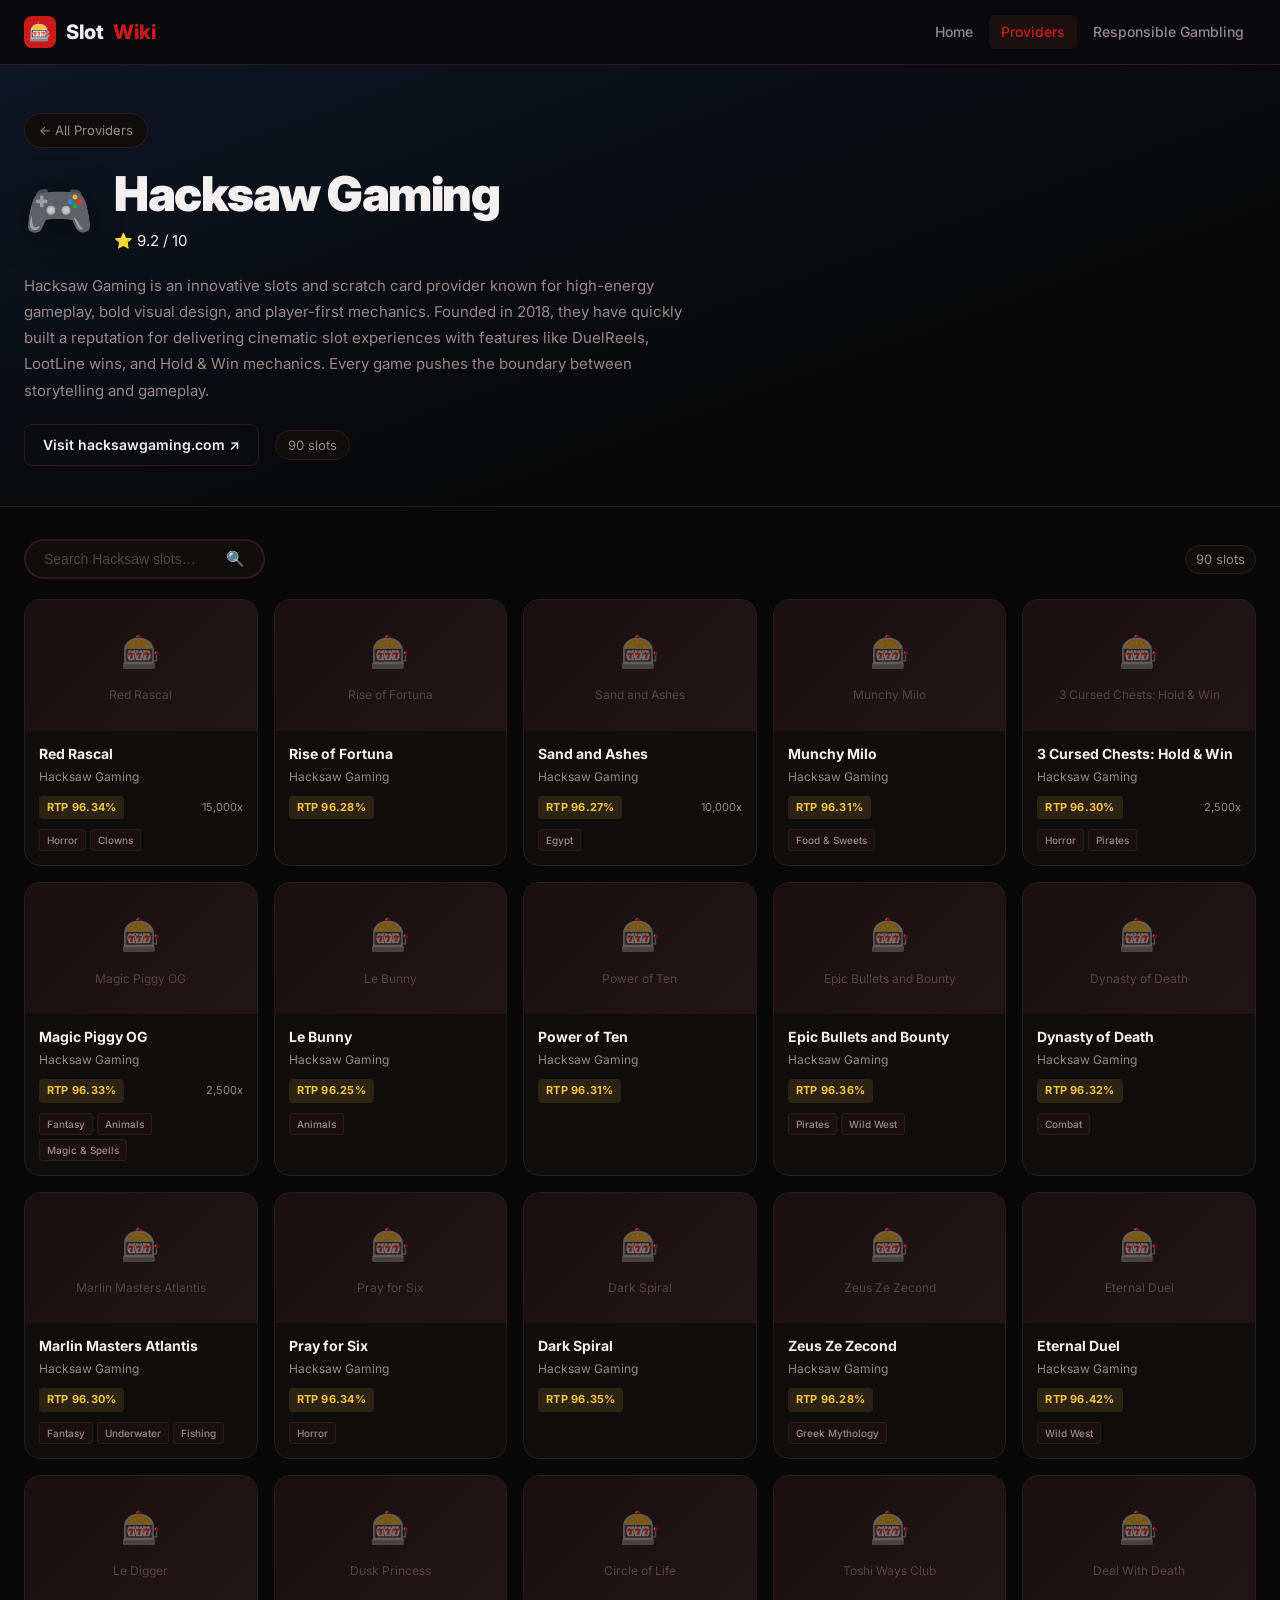
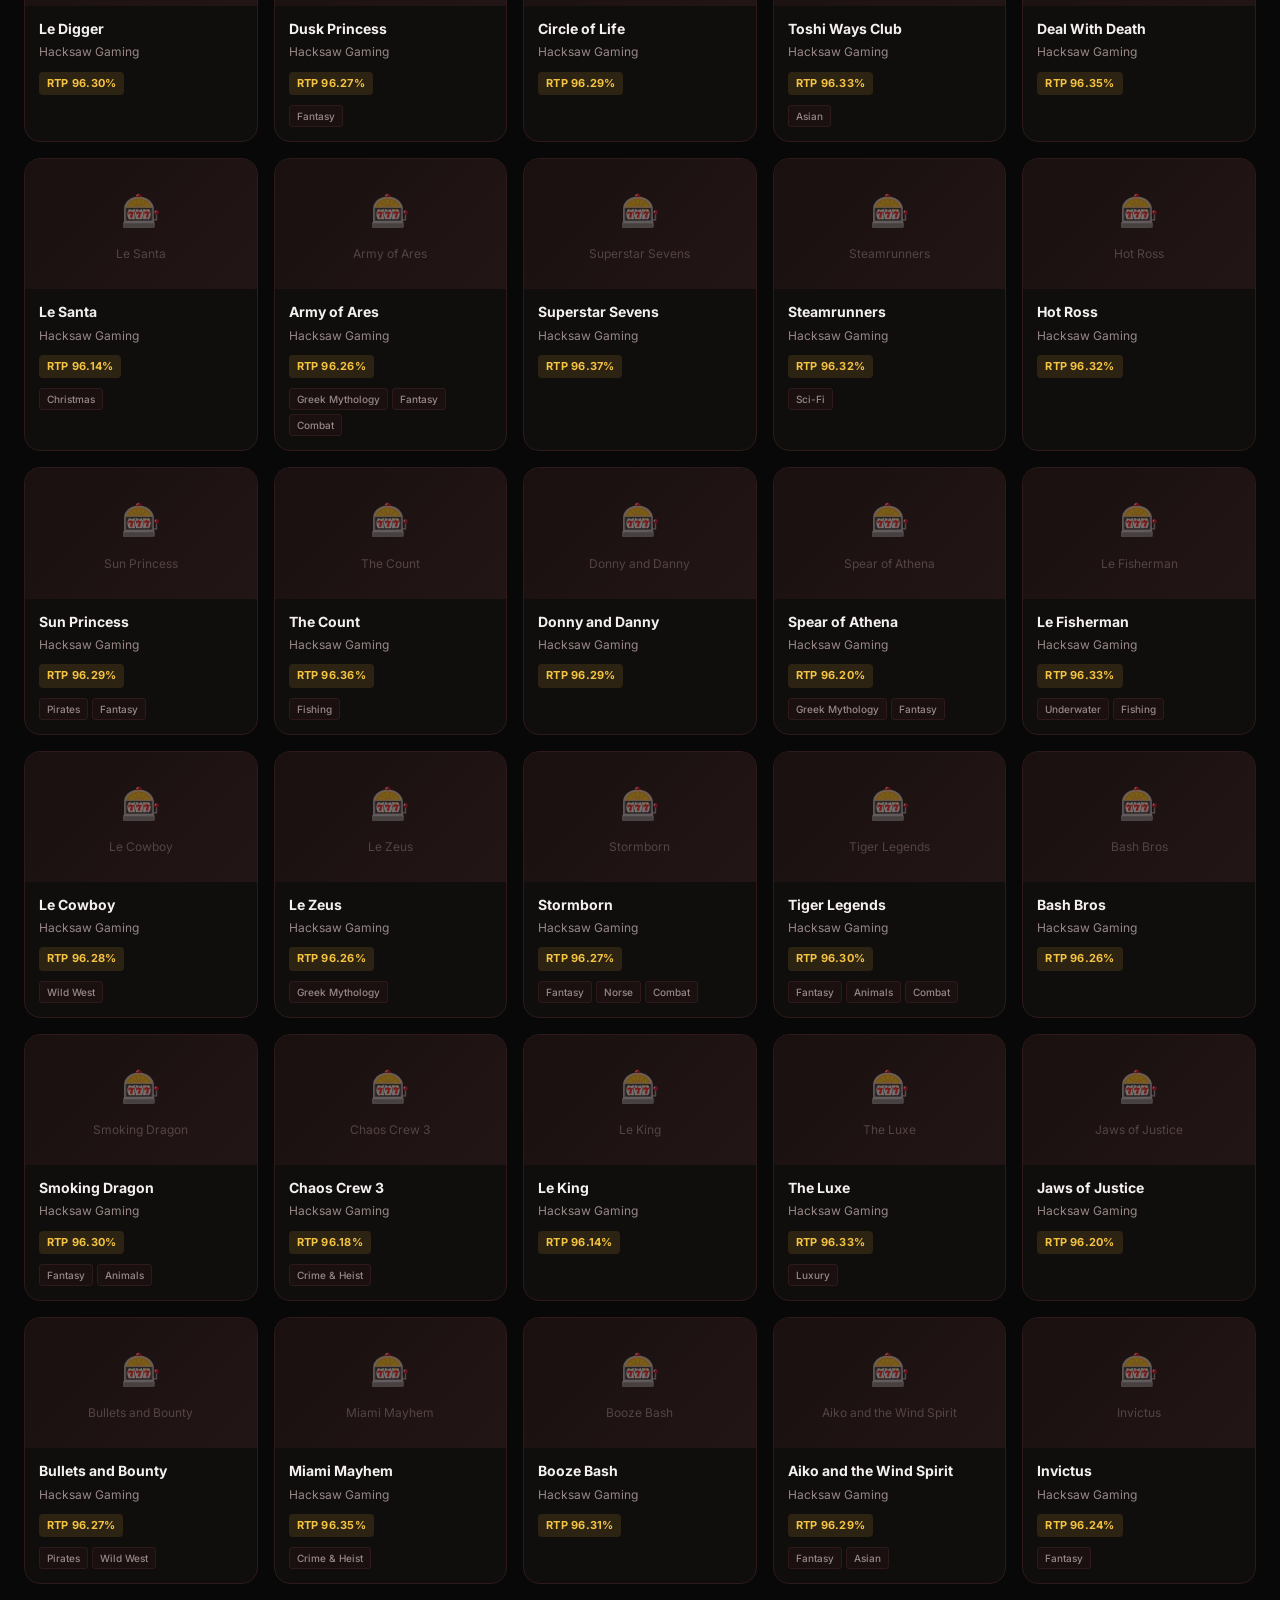
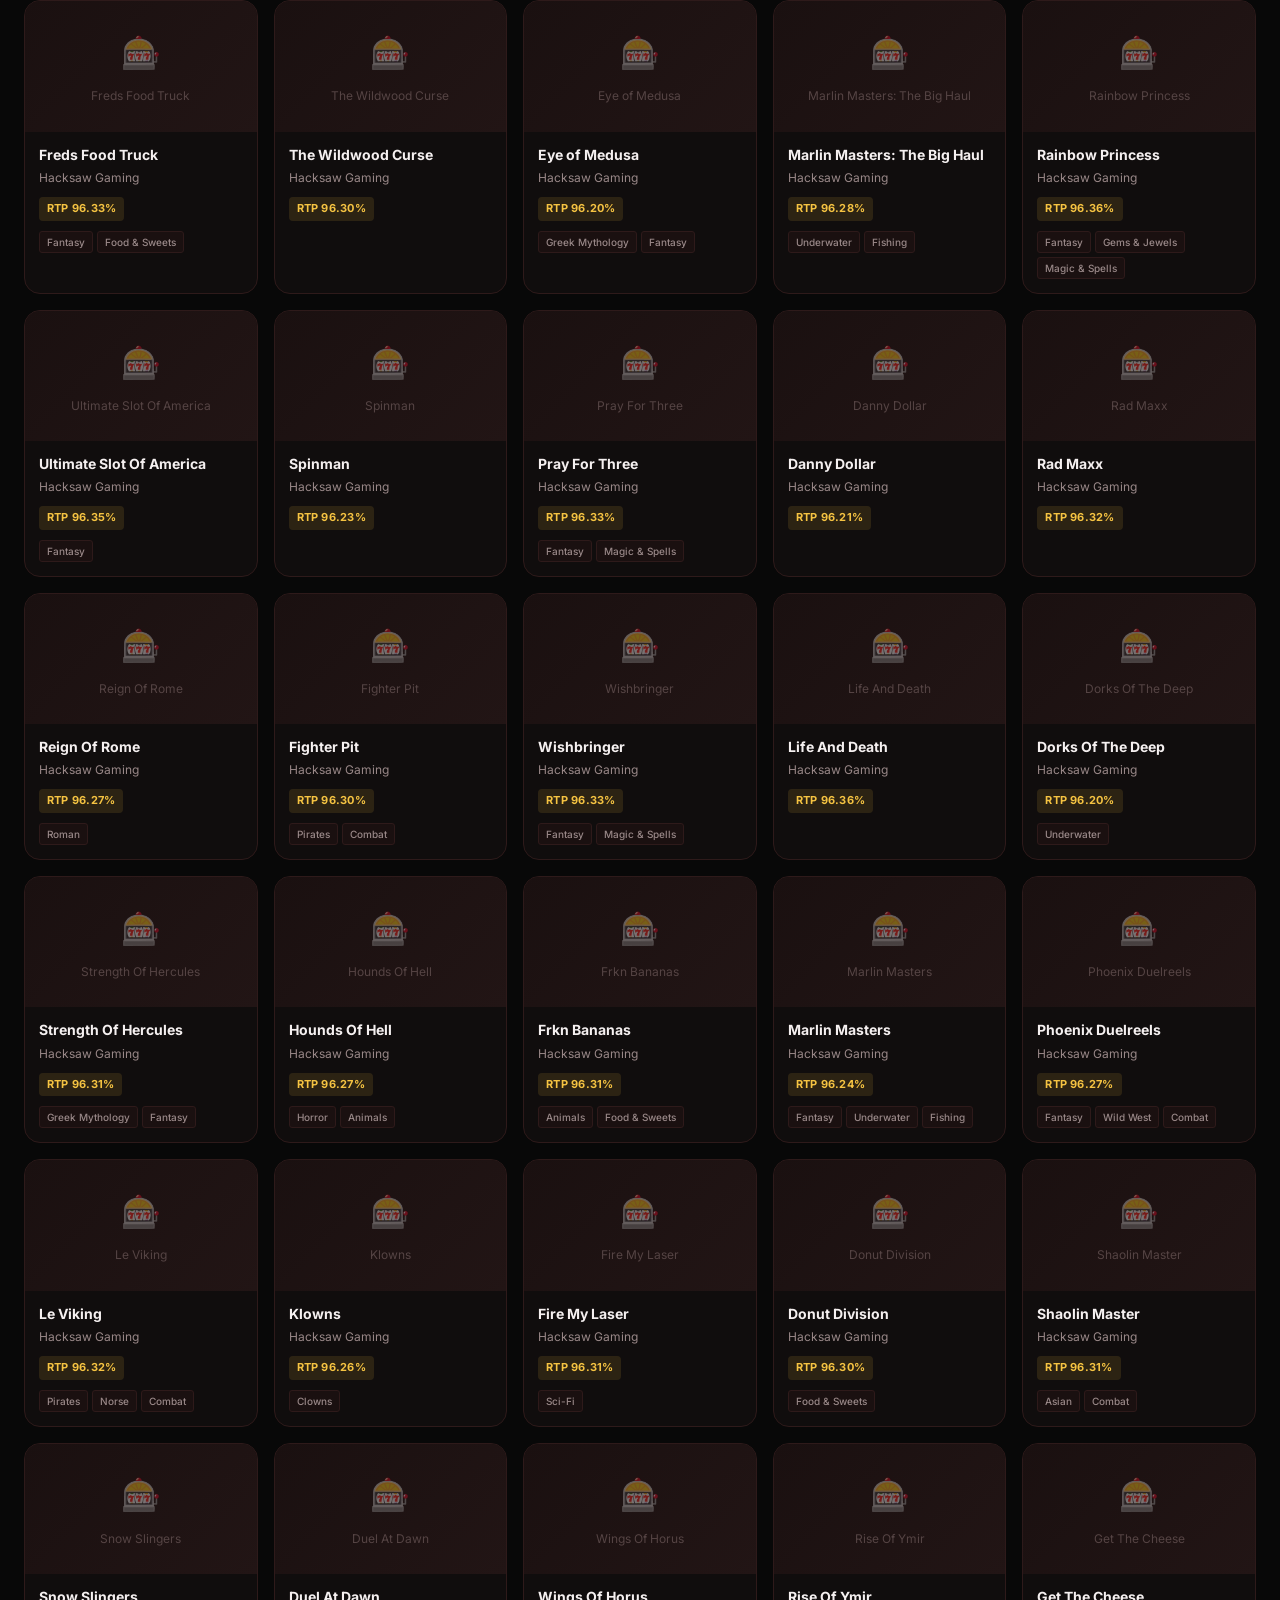
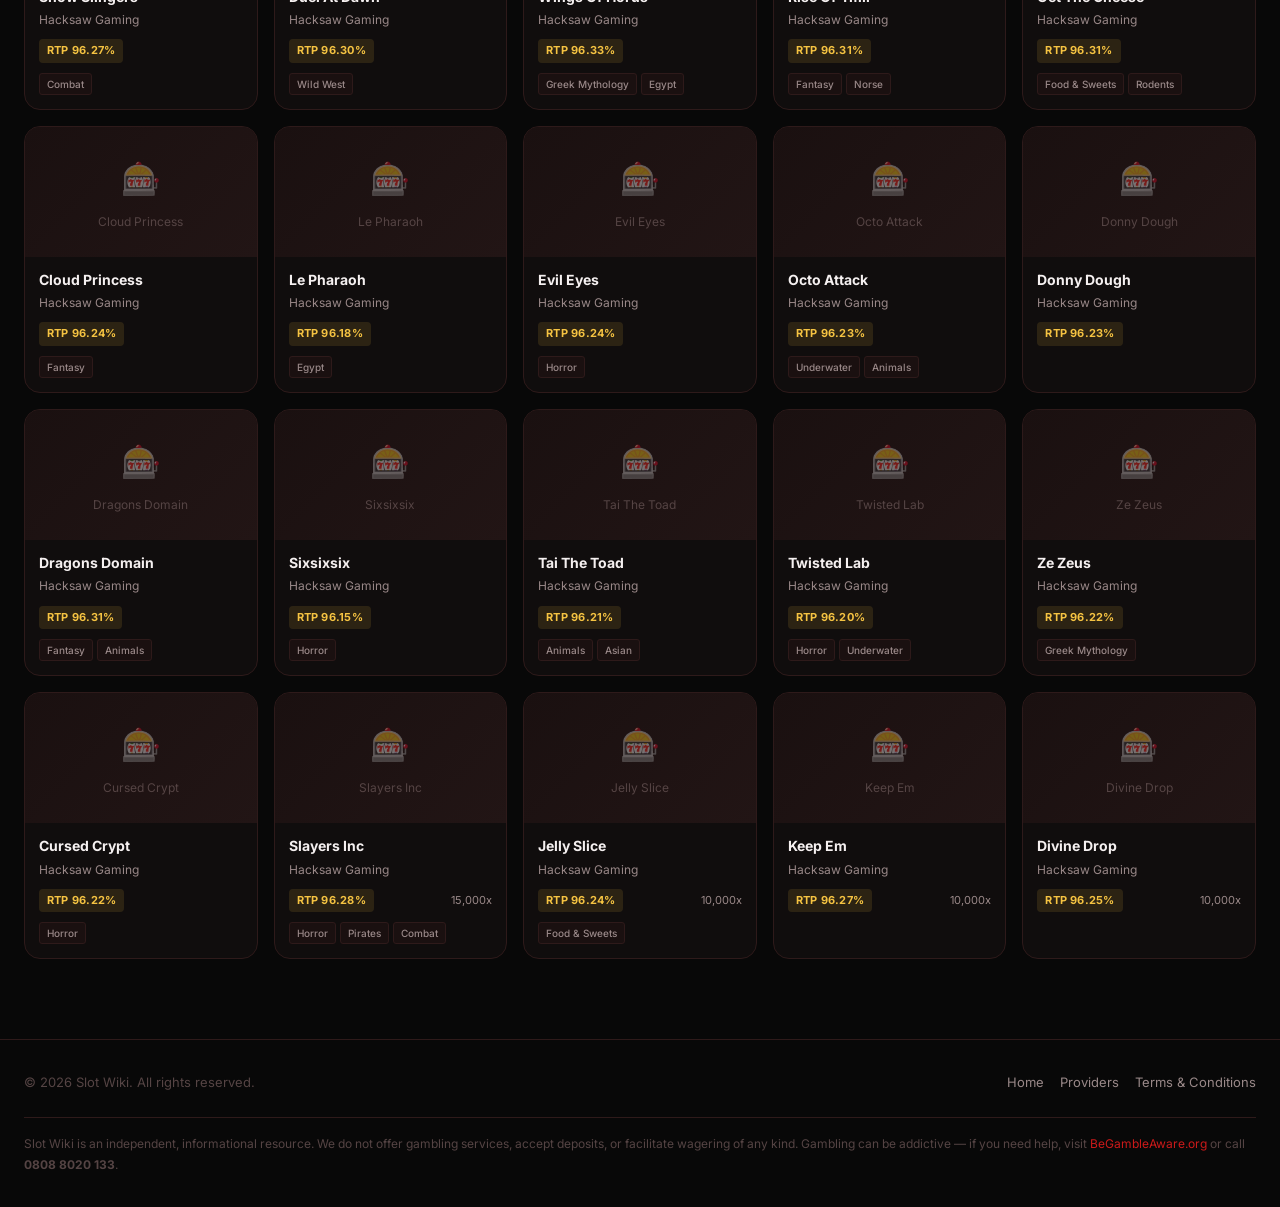
==== hacksaw.html @ 5419e42b "Split providers into dedicated pages per provider - providers.html now shows only the animated picke" ====
<!DOCTYPE html>
<html lang="en">
<head>
  <meta charset="UTF-8">
  <meta name="viewport" content="width=device-width, initial-scale=1.0">
  <title>Hacksaw Gaming — Slot Wiki</title>
  <meta name="description" content="Browse all Hacksaw Gaming slots on Slot Wiki. RTP values, volatility, features, and more.">
  <link rel="preconnect" href="https://fonts.googleapis.com">
  <link rel="preconnect" href="https://fonts.gstatic.com" crossorigin>
  <link href="https://fonts.googleapis.com/css2?family=Inter:wght@400;500;600;700;800;900&display=swap" rel="stylesheet">
  <link rel="stylesheet" href="css/styles.css">
</head>
<body>

<header class="site-header">
  <div class="header-inner">
    <a href="index.html" class="logo">
      <div class="logo-icon">🎰</div>
      Slot<span>Wiki</span>
    </a>
    <nav class="nav">
      <a href="index.html">Home</a>
      <a href="providers.html" class="active">Providers</a>
      <a href="terms.html">Responsible Gambling</a>
    </nav>
  </div>
</header>

<!-- Provider Hero -->
<section class="provider-page-hero hacksaw-hero">
  <div class="provider-page-hero-inner">
    <a href="providers.html" class="provider-back">← All Providers</a>
    <div class="provider-page-identity">
      <div class="provider-page-icon">🎮</div>
      <div>
        <h1 class="provider-page-name">Hacksaw Gaming</h1>
        <div class="provider-score">⭐ 9.2 / 10</div>
      </div>
    </div>
    <p class="provider-page-desc" id="hacksaw-desc"></p>
    <div class="provider-page-actions">
      <a href="https://www.hacksawgaming.com" class="btn-visit" target="_blank" rel="noopener noreferrer">Visit hacksawgaming.com ↗</a>
      <span class="provider-page-count" id="hacksaw-count"></span>
    </div>
  </div>
</section>

<!-- Slot Grid -->
<main class="page-content">
  <div class="section-header" style="margin-bottom:20px;">
    <div class="search-wrap" style="max-width:440px; margin:0;">
      <input id="hacksaw-search" class="search-input" type="search"
        placeholder="Search Hacksaw slots…" autocomplete="off"
        style="padding:10px 44px 10px 18px; font-size:14px;">
      <span class="search-icon" style="font-size:15px;">🔍</span>
    </div>
    <span class="section-count" id="hacksaw-grid-count"></span>
  </div>
  <div class="slot-grid" id="hacksaw-grid"></div>
</main>

<!-- Modal -->
<div class="modal-overlay" id="modal-overlay" role="dialog" aria-modal="true">
  <div class="modal" id="modal"></div>
</div>

<footer class="site-footer">
  <div class="footer-inner">
    <span>© 2026 Slot Wiki. All rights reserved.</span>
    <div class="footer-links">
      <a href="index.html">Home</a>
      <a href="providers.html">Providers</a>
      <a href="terms.html">Terms &amp; Conditions</a>
    </div>
    <p class="footer-disclaimer">
      Slot Wiki is an independent, informational resource. We do not offer gambling services, accept deposits, or facilitate wagering of any kind.
      Gambling can be addictive — if you need help, visit <a href="https://www.begambleaware.org" target="_blank" rel="noopener">BeGambleAware.org</a>
      or call <strong>0808 8020 133</strong>.
    </p>
  </div>
</footer>

<script src="js/data.js"></script>
<script src="js/app.js"></script>
<script>
  initModal();

  const provider = PROVIDERS.find(p => p.id === "hacksaw");
  document.getElementById("hacksaw-desc").textContent = provider.description;

  const slots = getSlotsByProvider("hacksaw");
  renderGrid(slots, "hacksaw-grid", "hacksaw-grid-count");
  document.getElementById("hacksaw-count").textContent = slots.length + " slots";

  let timer = null;
  document.getElementById("hacksaw-search").addEventListener("input", function () {
    clearTimeout(timer);
    timer = setTimeout(() => renderGrid(searchSlots(this.value, "hacksaw"), "hacksaw-grid", "hacksaw-grid-count"), 180);
  });
</script>
</body>
</html>
---- css/styles.css ----
/* ===== SlotWiki Design System ===== */
:root {
  --bg:          #080808;
  --surface:     #100d0d;
  --surface-2:   #1a1010;
  --surface-3:   #221515;
  --border:      #2e1a1a;
  --accent:      #cc1a1a;
  --accent-glow: rgba(204, 26, 26, 0.28);
  --gold:        #f5c342;
  --gold-dim:    rgba(245, 195, 66, 0.12);
  --text:        #f5f0f0;
  --text-muted:  #998888;
  --text-dim:    #554444;
  --radius:      10px;
  --radius-lg:   16px;
  --shadow:      0 4px 24px rgba(0, 0, 0, 0.8);
  --transition:  0.2s ease;
}

*, *::before, *::after { box-sizing: border-box; margin: 0; padding: 0; }

html { scroll-behavior: smooth; }

body {
  background: var(--bg);
  color: var(--text);
  font-family: 'Inter', system-ui, -apple-system, sans-serif;
  font-size: 15px;
  line-height: 1.6;
  min-height: 100vh;
}

a { color: var(--accent); text-decoration: none; }
a:hover { opacity: 0.85; }

img { display: block; max-width: 100%; }

/* ===== Scrollbar ===== */
::-webkit-scrollbar { width: 6px; }
::-webkit-scrollbar-track { background: var(--surface); }
::-webkit-scrollbar-thumb { background: var(--surface-3); border-radius: 3px; }

/* ===== Header ===== */
.site-header {
  position: sticky;
  top: 0;
  z-index: 100;
  background: rgba(11, 11, 16, 0.92);
  backdrop-filter: blur(12px);
  border-bottom: 1px solid var(--border);
}

.header-inner {
  max-width: 1280px;
  margin: 0 auto;
  padding: 0 24px;
  height: 64px;
  display: flex;
  align-items: center;
  justify-content: space-between;
  gap: 24px;
}

.logo {
  display: flex;
  align-items: center;
  gap: 10px;
  font-size: 20px;
  font-weight: 800;
  color: var(--text);
  letter-spacing: -0.5px;
  flex-shrink: 0;
}

.logo-icon {
  width: 32px;
  height: 32px;
  background: var(--accent);
  border-radius: 8px;
  display: flex;
  align-items: center;
  justify-content: center;
  font-size: 18px;
}

.logo span { color: var(--accent); }

.nav {
  display: flex;
  align-items: center;
  gap: 4px;
}

.nav a {
  color: var(--text-muted);
  font-size: 14px;
  font-weight: 500;
  padding: 6px 12px;
  border-radius: 6px;
  transition: var(--transition);
}

.nav a:hover, .nav a.active {
  color: var(--text);
  background: var(--surface-2);
}

.nav a.active { color: var(--accent); }

/* ===== Hero / Search Section ===== */
.hero {
  background: linear-gradient(180deg, rgba(204,26,26,0.14) 0%, rgba(204,26,26,0.04) 60%, transparent 100%);
  border-bottom: 1px solid var(--border);
  padding: 64px 24px 48px;
  text-align: center;
}

.hero h1 {
  font-size: clamp(42px, 8vw, 86px);
  font-weight: 900;
  letter-spacing: -3px;
  line-height: 1.0;
  margin-bottom: 16px;
  text-shadow: 0 2px 40px rgba(204, 26, 26, 0.4), 0 0 80px rgba(204, 26, 26, 0.15);
}

.hero h1 em {
  font-style: normal;
  color: var(--accent);
  text-shadow: 0 0 60px rgba(204, 26, 26, 0.7);
}

.hero p {
  color: var(--text-muted);
  font-size: 16px;
  max-width: 540px;
  margin: 0 auto 32px;
}

.search-wrap {
  max-width: 600px;
  margin: 0 auto 20px;
  position: relative;
}

.search-input {
  width: 100%;
  background: var(--surface);
  border: 2px solid var(--border);
  border-radius: 50px;
  padding: 14px 54px 14px 22px;
  color: var(--text);
  font-size: 16px;
  outline: none;
  transition: var(--transition);
}

.search-input::placeholder { color: var(--text-dim); }

.search-input:focus {
  border-color: var(--accent);
  box-shadow: 0 0 0 4px var(--accent-glow);
}

.search-icon {
  position: absolute;
  right: 20px;
  top: 50%;
  transform: translateY(-50%);
  color: var(--text-dim);
  pointer-events: none;
  font-size: 18px;
}

.search-hint {
  font-size: 12px;
  color: var(--text-dim);
  margin-top: 8px;
}

/* ===== Filter Chips ===== */
.filter-bar {
  max-width: 1280px;
  margin: 0 auto;
  padding: 20px 24px 0;
  display: flex;
  align-items: center;
  gap: 8px;
  flex-wrap: wrap;
}

.filter-label {
  font-size: 12px;
  font-weight: 600;
  text-transform: uppercase;
  letter-spacing: 0.08em;
  color: var(--text-dim);
  margin-right: 4px;
}

.chip {
  background: var(--surface);
  border: 1px solid var(--border);
  border-radius: 50px;
  padding: 6px 14px;
  font-size: 13px;
  color: var(--text-muted);
  cursor: pointer;
  transition: var(--transition);
  font-weight: 500;
}

.chip:hover { border-color: var(--accent); color: var(--text); }

.chip.active {
  background: var(--accent);
  border-color: var(--accent);
  color: #fff;
  font-weight: 600;
}

/* ===== Page Layout ===== */
.page-content {
  max-width: 1280px;
  margin: 0 auto;
  padding: 32px 24px 80px;
}

.section-header {
  display: flex;
  align-items: center;
  justify-content: space-between;
  margin-bottom: 24px;
}

.section-title {
  font-size: 20px;
  font-weight: 700;
  letter-spacing: -0.3px;
}

.section-count {
  font-size: 13px;
  color: var(--text-muted);
  background: var(--surface);
  padding: 3px 10px;
  border-radius: 50px;
  border: 1px solid var(--border);
}

/* ===== Slot Grid ===== */
.slot-grid {
  display: grid;
  grid-template-columns: repeat(auto-fill, minmax(220px, 1fr));
  gap: 16px;
}

/* ===== Slot Card ===== */
.slot-card {
  background: var(--surface);
  border: 1px solid var(--border);
  border-radius: var(--radius-lg);
  overflow: hidden;
  cursor: pointer;
  transition: transform var(--transition), border-color var(--transition), box-shadow var(--transition);
  position: relative;
}

.slot-card:hover {
  transform: translateY(-4px);
  border-color: var(--accent);
  box-shadow: 0 8px 32px rgba(255, 61, 107, 0.2);
}

.card-thumb {
  width: 100%;
  aspect-ratio: 16/9;
  background: var(--surface-2);
  overflow: hidden;
  position: relative;
}

.card-thumb img {
  width: 100%;
  height: 100%;
  object-fit: cover;
  transition: transform 0.4s ease;
}

.slot-card:hover .card-thumb img { transform: scale(1.05); }

.card-thumb-placeholder {
  width: 100%;
  height: 100%;
  display: flex;
  flex-direction: column;
  align-items: center;
  justify-content: center;
  gap: 8px;
  color: var(--text-dim);
  font-size: 12px;
  background: linear-gradient(135deg, var(--surface-2), var(--surface-3));
}

.card-thumb-placeholder .placeholder-icon {
  font-size: 32px;
  opacity: 0.4;
}

.card-body {
  padding: 14px;
}

.card-name {
  font-size: 14px;
  font-weight: 700;
  line-height: 1.3;
  margin-bottom: 4px;
  color: var(--text);
}

.card-provider {
  font-size: 12px;
  color: var(--text-muted);
  margin-bottom: 10px;
}

.card-meta {
  display: flex;
  align-items: center;
  justify-content: space-between;
  gap: 8px;
}

.rtp-badge {
  background: var(--gold-dim);
  color: var(--gold);
  font-size: 11px;
  font-weight: 700;
  padding: 3px 8px;
  border-radius: 4px;
  letter-spacing: 0.02em;
}

.rtp-badge.unknown {
  background: var(--surface-2);
  color: var(--text-dim);
}

.max-win-badge {
  font-size: 11px;
  color: var(--text-muted);
}

.card-tags {
  display: flex;
  flex-wrap: wrap;
  gap: 4px;
  margin-top: 10px;
}

.tag {
  background: var(--surface-2);
  border: 1px solid var(--border);
  color: var(--text-muted);
  font-size: 10px;
  padding: 2px 7px;
  border-radius: 3px;
  font-weight: 500;
}

/* ===== Empty State ===== */
.empty-state {
  text-align: center;
  padding: 80px 24px;
  color: var(--text-muted);
}

.empty-state .empty-icon { font-size: 48px; margin-bottom: 16px; opacity: 0.3; }
.empty-state h3 { font-size: 18px; margin-bottom: 8px; color: var(--text); }
.empty-state p { font-size: 14px; max-width: 360px; margin: 0 auto; }

/* ===== Modal ===== */
.modal-overlay {
  position: fixed;
  inset: 0;
  background: rgba(0, 0, 0, 0.75);
  backdrop-filter: blur(4px);
  z-index: 200;
  display: flex;
  align-items: center;
  justify-content: center;
  padding: 20px;
  opacity: 0;
  pointer-events: none;
  transition: opacity 0.25s ease;
}

.modal-overlay.open {
  opacity: 1;
  pointer-events: all;
}

.modal {
  background: var(--surface);
  border: 1px solid var(--border);
  border-radius: 20px;
  width: 100%;
  max-width: 680px;
  max-height: 90vh;
  overflow-y: auto;
  position: relative;
  transform: translateY(20px);
  transition: transform 0.25s ease;
  box-shadow: 0 24px 80px rgba(0, 0, 0, 0.8);
}

.modal-overlay.open .modal { transform: translateY(0); }

.modal-hero {
  width: 100%;
  aspect-ratio: 16/7;
  background: var(--surface-2);
  overflow: hidden;
  position: relative;
  border-radius: 20px 20px 0 0;
}

.modal-hero img {
  width: 100%;
  height: 100%;
  object-fit: cover;
}

.modal-hero-placeholder {
  width: 100%;
  height: 100%;
  display: flex;
  align-items: center;
  justify-content: center;
  font-size: 64px;
  opacity: 0.15;
  background: linear-gradient(135deg, var(--surface-2), var(--surface-3));
}

.modal-close {
  position: absolute;
  top: 16px;
  right: 16px;
  width: 36px;
  height: 36px;
  background: rgba(0,0,0,0.6);
  border: none;
  border-radius: 50%;
  color: #fff;
  font-size: 20px;
  cursor: pointer;
  display: flex;
  align-items: center;
  justify-content: center;
  transition: var(--transition);
  z-index: 10;
}

.modal-close:hover { background: rgba(255,61,107,0.8); }

.modal-body { padding: 28px; }

.modal-provider {
  font-size: 12px;
  font-weight: 600;
  text-transform: uppercase;
  letter-spacing: 0.08em;
  color: var(--accent);
  margin-bottom: 6px;
}

.modal-title {
  font-size: 26px;
  font-weight: 900;
  letter-spacing: -0.5px;
  margin-bottom: 16px;
  line-height: 1.2;
}

.modal-stats {
  display: flex;
  gap: 16px;
  flex-wrap: wrap;
  margin-bottom: 20px;
}

.stat-pill {
  background: var(--surface-2);
  border: 1px solid var(--border);
  border-radius: 8px;
  padding: 8px 14px;
}

.stat-label {
  font-size: 10px;
  font-weight: 600;
  text-transform: uppercase;
  letter-spacing: 0.08em;
  color: var(--text-dim);
  margin-bottom: 2px;
}

.stat-value {
  font-size: 16px;
  font-weight: 700;
  color: var(--gold);
}

.stat-value.na { color: var(--text-muted); font-size: 14px; }

.modal-description {
  font-size: 14px;
  color: var(--text-muted);
  line-height: 1.7;
  margin-bottom: 20px;
}

.modal-tags {
  display: flex;
  flex-wrap: wrap;
  gap: 6px;
  margin-bottom: 24px;
}

.modal-tags .tag {
  font-size: 12px;
  padding: 4px 10px;
  border-radius: 5px;
}

.modal-sections { display: flex; flex-direction: column; gap: 20px; margin-bottom: 28px; }

.modal-section h4 {
  font-size: 13px;
  font-weight: 700;
  text-transform: uppercase;
  letter-spacing: 0.08em;
  color: var(--text-dim);
  margin-bottom: 12px;
}

.feature-list { display: flex; flex-direction: column; gap: 10px; }

.feature-item {
  background: var(--surface-2);
  border-radius: 8px;
  padding: 12px 14px;
}

.feature-title {
  font-size: 13px;
  font-weight: 700;
  color: var(--text);
  margin-bottom: 4px;
}

.feature-desc {
  font-size: 13px;
  color: var(--text-muted);
  line-height: 1.6;
}

.rtp-variants {
  display: flex;
  gap: 8px;
  flex-wrap: wrap;
}

.rtp-variant {
  background: var(--gold-dim);
  border: 1px solid rgba(245,195,66,0.2);
  color: var(--gold);
  font-size: 13px;
  font-weight: 600;
  padding: 6px 12px;
  border-radius: 6px;
}

.modal-footer {
  border-top: 1px solid var(--border);
  padding-top: 20px;
  display: flex;
  align-items: center;
  justify-content: space-between;
  gap: 12px;
  flex-wrap: wrap;
}

.modal-footer .release-date {
  font-size: 13px;
  color: var(--text-dim);
}

.btn-provider {
  display: inline-flex;
  align-items: center;
  gap: 6px;
  background: var(--accent);
  color: #fff;
  font-size: 14px;
  font-weight: 600;
  padding: 10px 20px;
  border-radius: 8px;
  transition: var(--transition);
}

.btn-provider:hover { opacity: 0.9; color: #fff; transform: translateY(-1px); }

.btn-demo-play {
  display: inline-flex;
  align-items: center;
  gap: 8px;
  background: linear-gradient(135deg, #c9a227 0%, #f5d769 40%, #e8c040 60%, #a87c1a 100%);
  color: #1a0f00;
  font-size: 17px;
  font-weight: 300;
  font-style: italic;
  padding: 12px 28px;
  border-radius: 10px;
  border: 2px solid #c0c0c0;
  box-shadow:
    0 0 18px rgba(245, 195, 66, 0.45),
    0 2px 8px rgba(0, 0, 0, 0.6),
    inset 0 1px 0 rgba(255, 255, 255, 0.35);
  letter-spacing: 0.12em;
  text-transform: uppercase;
  transition: all 0.2s ease;
  text-shadow: 0 1px 2px rgba(255, 220, 80, 0.4);
}

.btn-demo-play:hover {
  color: #1a0f00;
  transform: translateY(-2px);
  box-shadow:
    0 0 30px rgba(245, 195, 66, 0.65),
    0 4px 16px rgba(0, 0, 0, 0.5),
    inset 0 1px 0 rgba(255, 255, 255, 0.45);
  border-color: #e8e8e8;
}

/* ===== Provider Picker ===== */
.provider-picker-hero {
  text-align: center;
  padding: 60px 24px 40px;
  border-bottom: 1px solid var(--border);
  background: linear-gradient(180deg, rgba(204,26,26,0.10) 0%, transparent 80%);
}

.provider-picker-hero h1 {
  font-size: clamp(28px, 5vw, 52px);
  font-weight: 900;
  letter-spacing: -1.5px;
  margin-bottom: 10px;
}

.provider-picker-hero p {
  font-size: 15px;
  color: var(--text-muted);
  max-width: 460px;
  margin: 0 auto;
}

.provider-pick-grid {
  display: grid;
  grid-template-columns: 1fr 1fr;
  gap: 24px;
  max-width: 1000px;
  margin: 48px auto 0;
  padding: 0 24px;
}

.provider-pick-card {
  position: relative;
  overflow: hidden;
  border-radius: 20px;
  border: 1px solid var(--border);
  background: var(--surface);
  cursor: pointer;
  min-height: 420px;
  display: flex;
  flex-direction: column;
  align-items: center;
  justify-content: center;
  gap: 0;
  text-decoration: none;
  transition: border-color 0.4s ease, transform 0.3s ease, box-shadow 0.4s ease;
  user-select: none;
}

/* Smoke layer */
.provider-pick-card::before {
  content: '';
  position: absolute;
  inset: -30%;
  border-radius: 50%;
  opacity: 0;
  pointer-events: none;
  transition: opacity 0.5s ease;
}

/* Hacksaw — blue smoke */
.pick-hacksaw::before {
  background: radial-gradient(ellipse at 50% 60%,
    rgba(56, 130, 255, 0.55) 0%,
    rgba(20,  80, 220, 0.30) 35%,
    transparent 70%);
  filter: blur(48px);
}

/* Pragmatic — gold/amber smoke */
.pick-pragmatic::before {
  background: radial-gradient(ellipse at 50% 60%,
    rgba(245, 195, 66, 0.60) 0%,
    rgba(200, 130, 20,  0.30) 35%,
    transparent 70%);
  filter: blur(48px);
}

.provider-pick-card:hover::before {
  opacity: 1;
  animation: smoke-drift 4s ease-in-out infinite;
}

@keyframes smoke-drift {
  0%   { transform: scale(1.00) translateY(0px)  rotate(0deg);  }
  25%  { transform: scale(1.04) translateY(-10px) rotate(2deg);  }
  50%  { transform: scale(1.07) translateY(-4px)  rotate(-1deg); }
  75%  { transform: scale(1.03) translateY(-14px) rotate(1.5deg);}
  100% { transform: scale(1.00) translateY(0px)  rotate(0deg);  }
}

.provider-pick-card:hover {
  transform: translateY(-6px);
}

.pick-hacksaw:hover {
  border-color: rgba(56, 130, 255, 0.6);
  box-shadow: 0 16px 60px rgba(56, 130, 255, 0.25), 0 4px 20px rgba(0,0,0,0.6);
}

.pick-pragmatic:hover {
  border-color: rgba(245, 195, 66, 0.6);
  box-shadow: 0 16px 60px rgba(245, 195, 66, 0.20), 0 4px 20px rgba(0,0,0,0.6);
}

.pick-content {
  position: relative;
  z-index: 1;
  display: flex;
  flex-direction: column;
  align-items: center;
  gap: 12px;
  padding: 32px 24px;
  text-align: center;
}

.pick-icon {
  font-size: 80px;
  line-height: 1;
  margin-bottom: 4px;
  filter: drop-shadow(0 4px 20px rgba(0,0,0,0.5));
  transition: transform 0.3s ease;
}

.provider-pick-card:hover .pick-icon {
  transform: scale(1.12);
}

.pick-name {
  font-size: 26px;
  font-weight: 900;
  letter-spacing: -0.8px;
  color: var(--text);
}

.pick-score {
  display: inline-flex;
  align-items: center;
  gap: 6px;
  background: var(--gold-dim);
  border: 1px solid rgba(245,195,66,0.25);
  color: var(--gold);
  font-size: 13px;
  font-weight: 700;
  padding: 4px 12px;
  border-radius: 50px;
}

.pick-count {
  font-size: 13px;
  color: var(--text-muted);
  background: var(--surface-2);
  border: 1px solid var(--border);
  padding: 3px 12px;
  border-radius: 50px;
}

.pick-desc {
  font-size: 13px;
  color: var(--text-muted);
  max-width: 260px;
  line-height: 1.6;
}

.pick-cta {
  display: inline-flex;
  align-items: center;
  gap: 6px;
  font-size: 13px;
  font-weight: 600;
  padding: 8px 18px;
  border-radius: 8px;
  border: 1px solid var(--border);
  color: var(--text-muted);
  margin-top: 4px;
  transition: var(--transition);
}

.pick-hacksaw .pick-cta { border-color: rgba(56,130,255,0.35); color: rgba(120,170,255,0.9); }
.pick-pragmatic .pick-cta { border-color: rgba(245,195,66,0.35); color: rgba(245,195,66,0.9); }

/* Provider games section */
.provider-games-section {
  padding: 48px 0 0;
  border-top: 1px solid var(--border);
}

.provider-games-header {
  max-width: 1280px;
  margin: 0 auto;
  padding: 0 24px 28px;
  display: flex;
  align-items: center;
  gap: 16px;
  flex-wrap: wrap;
}

.provider-games-back {
  display: inline-flex;
  align-items: center;
  gap: 6px;
  font-size: 13px;
  color: var(--text-muted);
  background: var(--surface);
  border: 1px solid var(--border);
  padding: 6px 14px;
  border-radius: 50px;
  cursor: pointer;
  transition: var(--transition);
  flex-shrink: 0;
}

.provider-games-back:hover { color: var(--text); border-color: var(--accent); }

.provider-games-title {
  font-size: 22px;
  font-weight: 900;
  letter-spacing: -0.5px;
}

.hacksaw-accent { color: #6aabff; }
.pragmatic-accent { color: var(--gold); }

/* ===== Provider Dedicated Page Hero ===== */
.provider-page-hero {
  padding: 48px 24px 40px;
  border-bottom: 1px solid var(--border);
}

.hacksaw-hero {
  background: linear-gradient(160deg, rgba(56,130,255,0.12) 0%, rgba(56,130,255,0.04) 40%, transparent 70%);
}

.pragmatic-hero {
  background: linear-gradient(160deg, rgba(245,195,66,0.12) 0%, rgba(245,195,66,0.04) 40%, transparent 70%);
}

.provider-page-hero-inner {
  max-width: 1280px;
  margin: 0 auto;
  display: flex;
  flex-direction: column;
  gap: 20px;
}

.provider-back {
  display: inline-flex;
  align-items: center;
  gap: 6px;
  font-size: 13px;
  color: var(--text-muted);
  background: var(--surface);
  border: 1px solid var(--border);
  padding: 6px 14px;
  border-radius: 50px;
  width: fit-content;
  transition: var(--transition);
}

.provider-back:hover { color: var(--text); border-color: var(--accent); opacity: 1; }

.provider-page-identity {
  display: flex;
  align-items: center;
  gap: 20px;
}

.provider-page-icon {
  font-size: 56px;
  line-height: 1;
  filter: drop-shadow(0 4px 16px rgba(0,0,0,0.5));
}

.provider-page-name {
  font-size: clamp(28px, 5vw, 48px);
  font-weight: 900;
  letter-spacing: -1.5px;
  line-height: 1.1;
  margin-bottom: 8px;
}

.provider-page-desc {
  font-size: 15px;
  color: var(--text-muted);
  max-width: 680px;
  line-height: 1.75;
}

.provider-page-actions {
  display: flex;
  align-items: center;
  gap: 16px;
  flex-wrap: wrap;
}

.provider-page-count {
  font-size: 13px;
  color: var(--text-muted);
  background: var(--surface);
  border: 1px solid var(--border);
  padding: 4px 12px;
  border-radius: 50px;
}

/* ===== Provider Hero (legacy — keep for visit button) ===== */
.btn-visit {
  display: inline-flex;
  align-items: center;
  gap: 6px;
  background: transparent;
  border: 1px solid var(--border);
  color: var(--text);
  font-size: 14px;
  font-weight: 600;
  padding: 9px 18px;
  border-radius: 8px;
  transition: var(--transition);
}

.btn-visit:hover { border-color: var(--accent); color: var(--accent); }

/* ===== More Providers ===== */
.providers-grid {
  display: grid;
  grid-template-columns: repeat(auto-fill, minmax(280px, 1fr));
  gap: 16px;
}

.provider-card {
  background: var(--surface);
  border: 1px solid var(--border);
  border-radius: var(--radius-lg);
  padding: 24px;
  display: flex;
  align-items: center;
  gap: 16px;
  transition: var(--transition);
}

.provider-card:hover {
  border-color: var(--accent);
  transform: translateY(-2px);
}

.provider-card-logo {
  width: 56px;
  height: 56px;
  background: var(--surface-2);
  border: 1px solid var(--border);
  border-radius: 10px;
  display: flex;
  align-items: center;
  justify-content: center;
  font-size: 24px;
  flex-shrink: 0;
}

.provider-card-info { flex: 1; min-width: 0; }
.provider-card-name { font-size: 16px; font-weight: 700; margin-bottom: 4px; }
.provider-card-count { font-size: 13px; color: var(--text-muted); }

.coming-soon-badge {
  font-size: 11px;
  font-weight: 700;
  text-transform: uppercase;
  letter-spacing: 0.06em;
  color: var(--text-dim);
  background: var(--surface-2);
  border: 1px solid var(--border);
  padding: 3px 8px;
  border-radius: 4px;
}

/* ===== Terms / Static Pages ===== */
.static-page {
  max-width: 820px;
  margin: 0 auto;
  padding: 48px 24px 100px;
}

.static-page h1 {
  font-size: 32px;
  font-weight: 900;
  letter-spacing: -0.8px;
  margin-bottom: 8px;
}

.static-page .page-meta {
  font-size: 13px;
  color: var(--text-muted);
  margin-bottom: 40px;
  padding-bottom: 24px;
  border-bottom: 1px solid var(--border);
}

.static-page h2 {
  font-size: 18px;
  font-weight: 700;
  margin: 36px 0 12px;
  color: var(--text);
}

.static-page p {
  font-size: 15px;
  color: var(--text-muted);
  margin-bottom: 16px;
  line-height: 1.75;
}

.static-page ul, .static-page ol {
  margin: 0 0 16px 20px;
  color: var(--text-muted);
  line-height: 1.75;
  font-size: 15px;
}

.static-page li { margin-bottom: 6px; }

.responsible-gambling-box {
  background: rgba(255,61,107,0.08);
  border: 1px solid rgba(255,61,107,0.3);
  border-radius: var(--radius-lg);
  padding: 24px 28px;
  margin: 32px 0;
}

.responsible-gambling-box h3 {
  font-size: 16px;
  font-weight: 700;
  color: var(--accent);
  margin-bottom: 10px;
}

.responsible-gambling-box p {
  margin-bottom: 10px;
  font-size: 14px;
}

.help-links { display: flex; flex-direction: column; gap: 6px; margin-top: 12px; }
.help-links a { font-size: 14px; font-weight: 600; }

/* ===== Footer ===== */
.site-footer {
  border-top: 1px solid var(--border);
  padding: 32px 24px;
  color: var(--text-dim);
  font-size: 13px;
}

.footer-inner {
  max-width: 1280px;
  margin: 0 auto;
  display: flex;
  flex-wrap: wrap;
  gap: 16px;
  align-items: center;
  justify-content: space-between;
}

.footer-links { display: flex; gap: 16px; }
.footer-links a { color: var(--text-muted); }
.footer-links a:hover { color: var(--text); }

.footer-disclaimer {
  width: 100%;
  font-size: 12px;
  color: var(--text-dim);
  border-top: 1px solid var(--border);
  padding-top: 16px;
  margin-top: 8px;
  line-height: 1.7;
}

/* ===== Responsive ===== */
@media (max-width: 768px) {
  .header-inner { padding: 0 16px; }
  .logo { font-size: 17px; }
  .nav a { font-size: 13px; padding: 5px 9px; }
  .hero { padding: 40px 16px 32px; }
  .page-content { padding: 24px 16px 60px; }
  .slot-grid { grid-template-columns: repeat(auto-fill, minmax(160px, 1fr)); gap: 12px; }
  .provider-pick-grid { grid-template-columns: 1fr; max-width: 480px; }
  .provider-pick-card { min-height: 260px; }
  .modal { border-radius: 16px; }
  .modal-body { padding: 20px; }
  .modal-title { font-size: 20px; }
  .modal-footer { flex-direction: column; align-items: flex-start; }
  .static-page h1 { font-size: 24px; }
}

@media (max-width: 480px) {
  .slot-grid { grid-template-columns: repeat(2, 1fr); }
  .modal-stats { gap: 8px; }
}

/* ===== Loading skeleton ===== */
@keyframes shimmer {
  0% { background-position: -400px 0; }
  100% { background-position: 400px 0; }
}

.skeleton {
  background: linear-gradient(90deg, var(--surface-2) 25%, var(--surface-3) 50%, var(--surface-2) 75%);
  background-size: 400px 100%;
  animation: shimmer 1.4s infinite;
  border-radius: 4px;
}
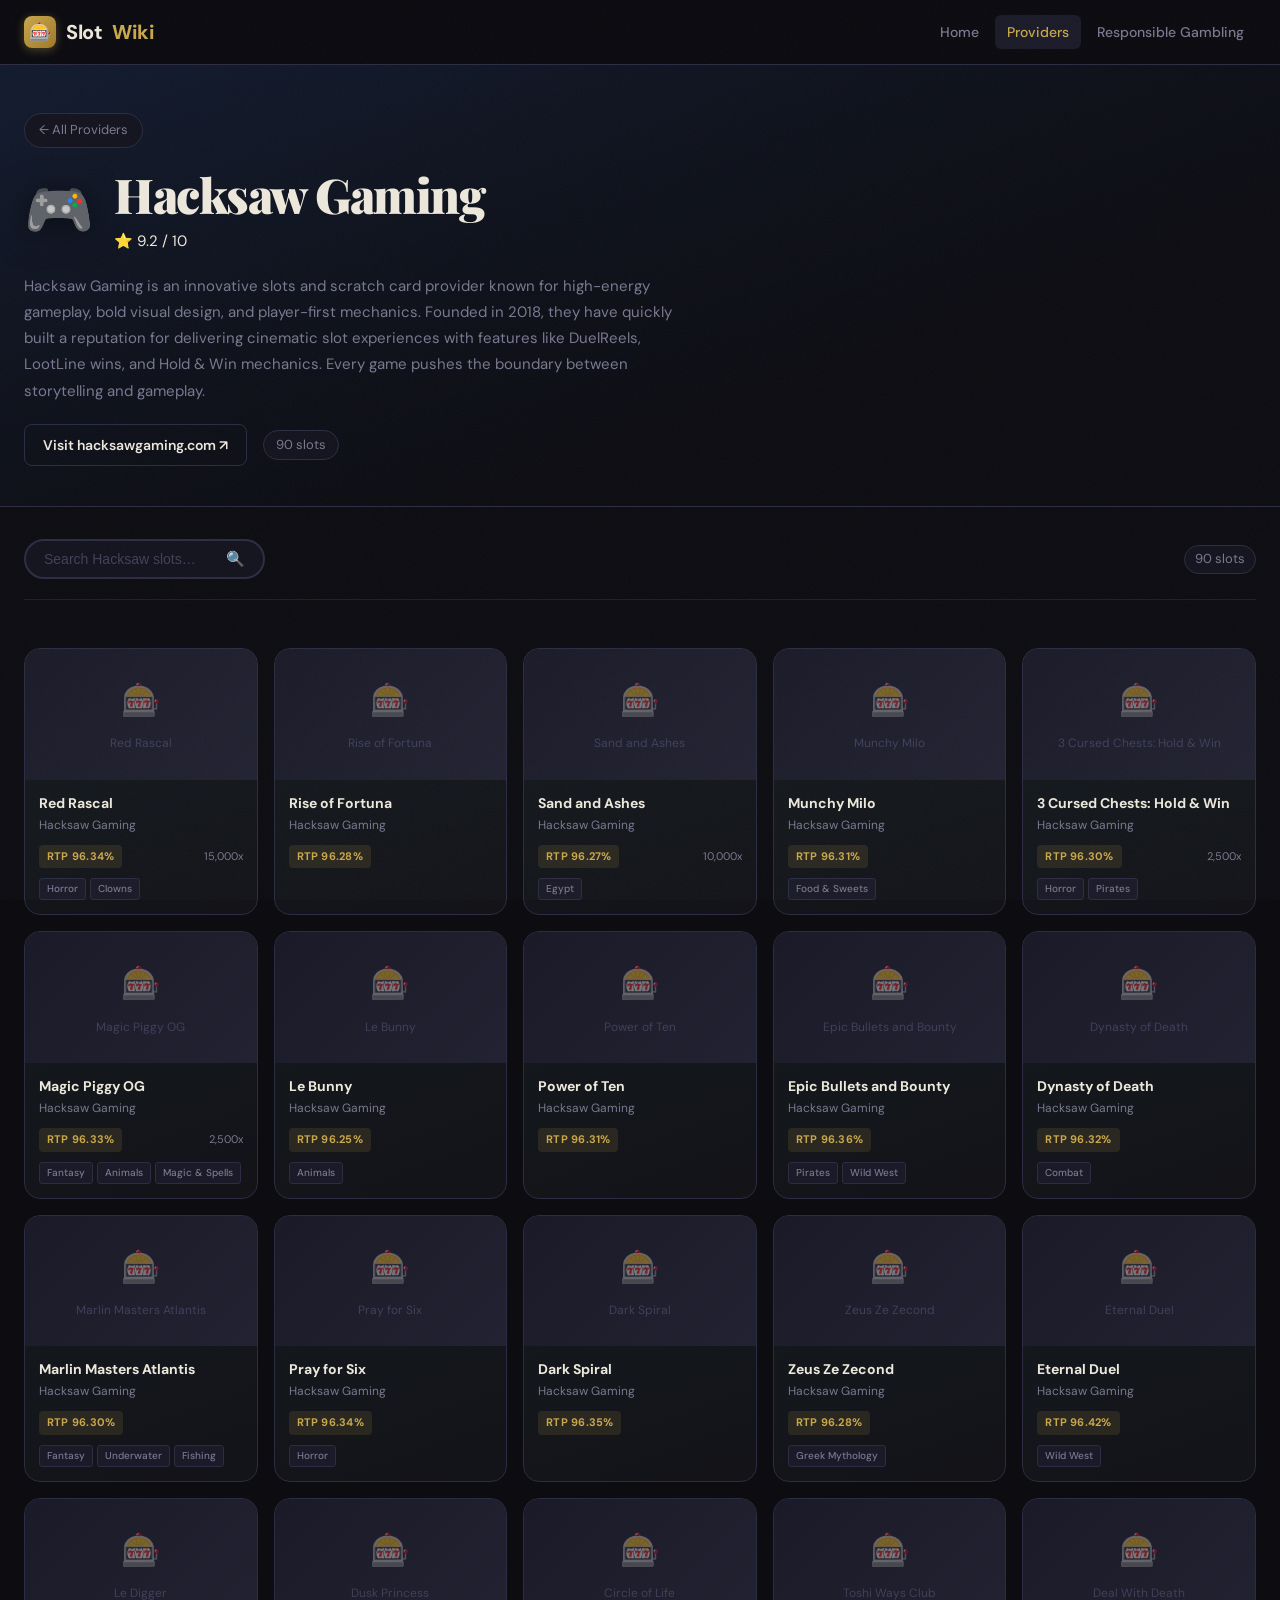
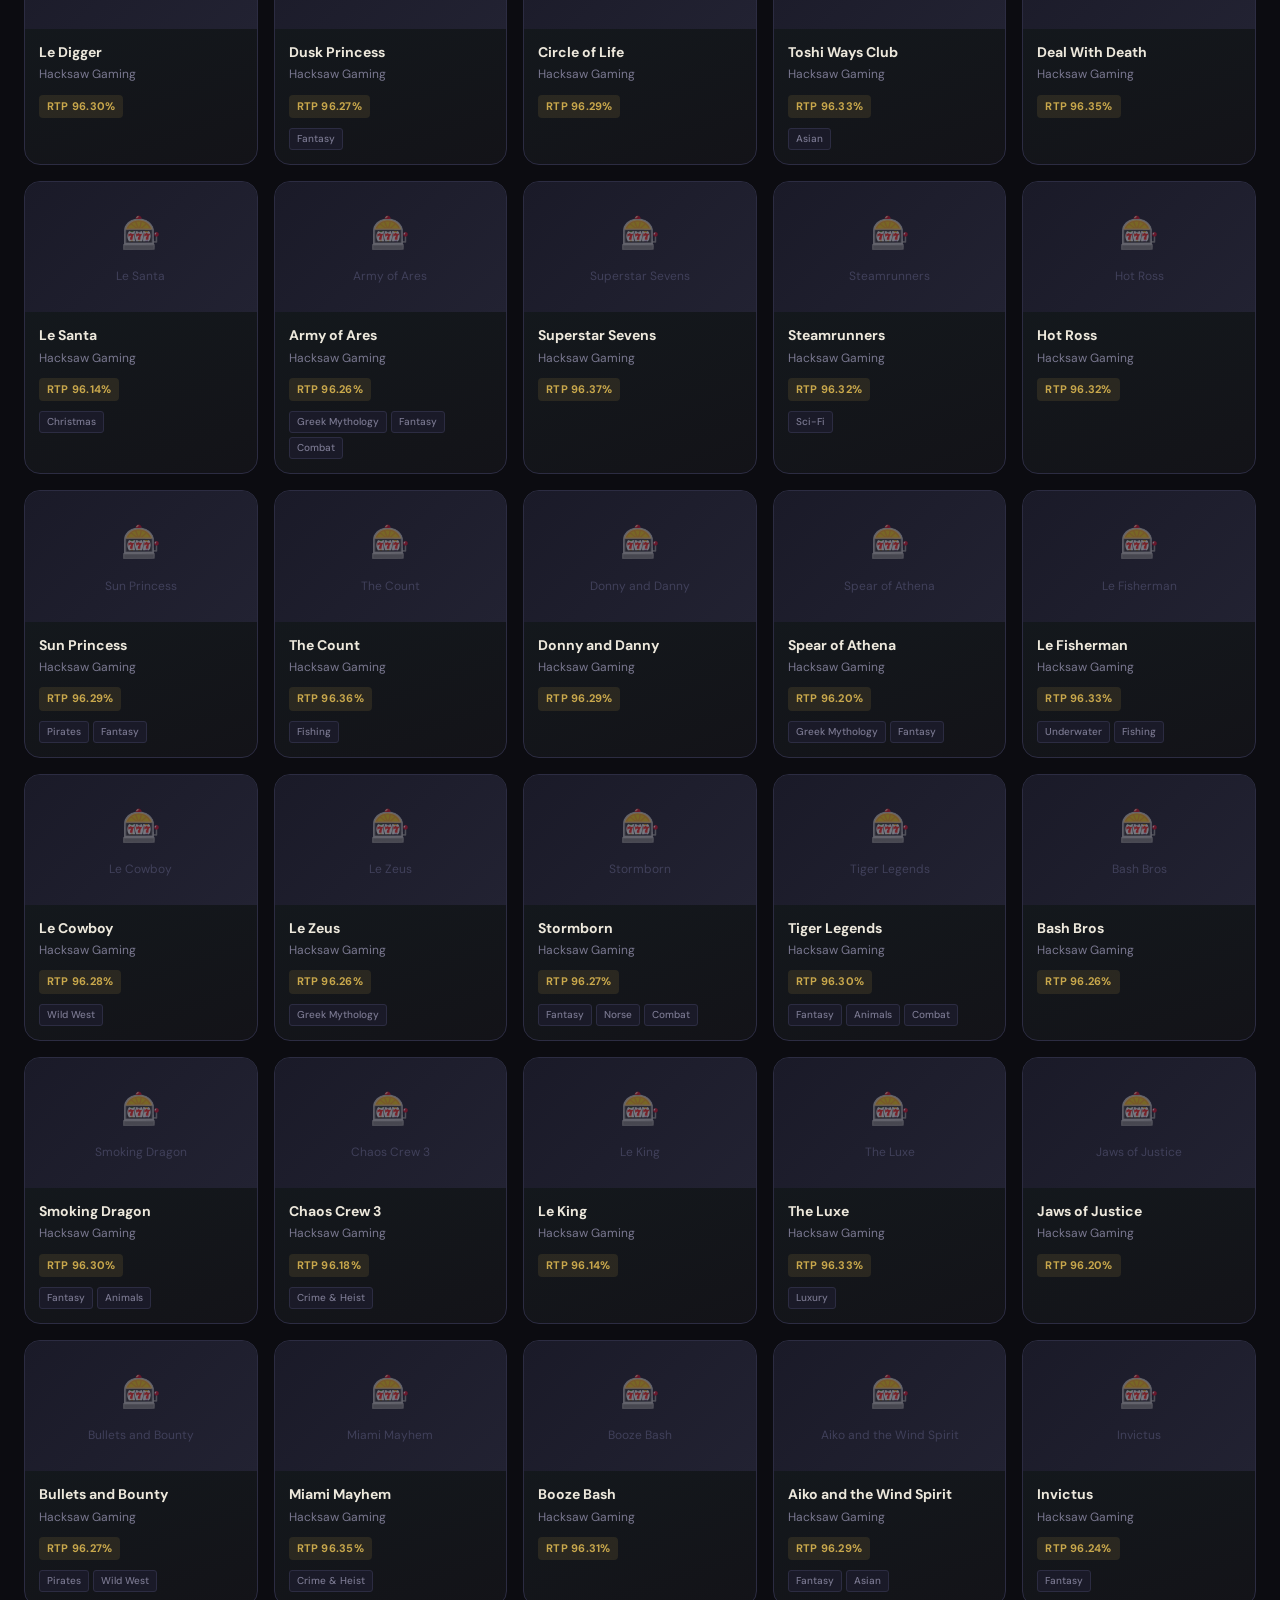
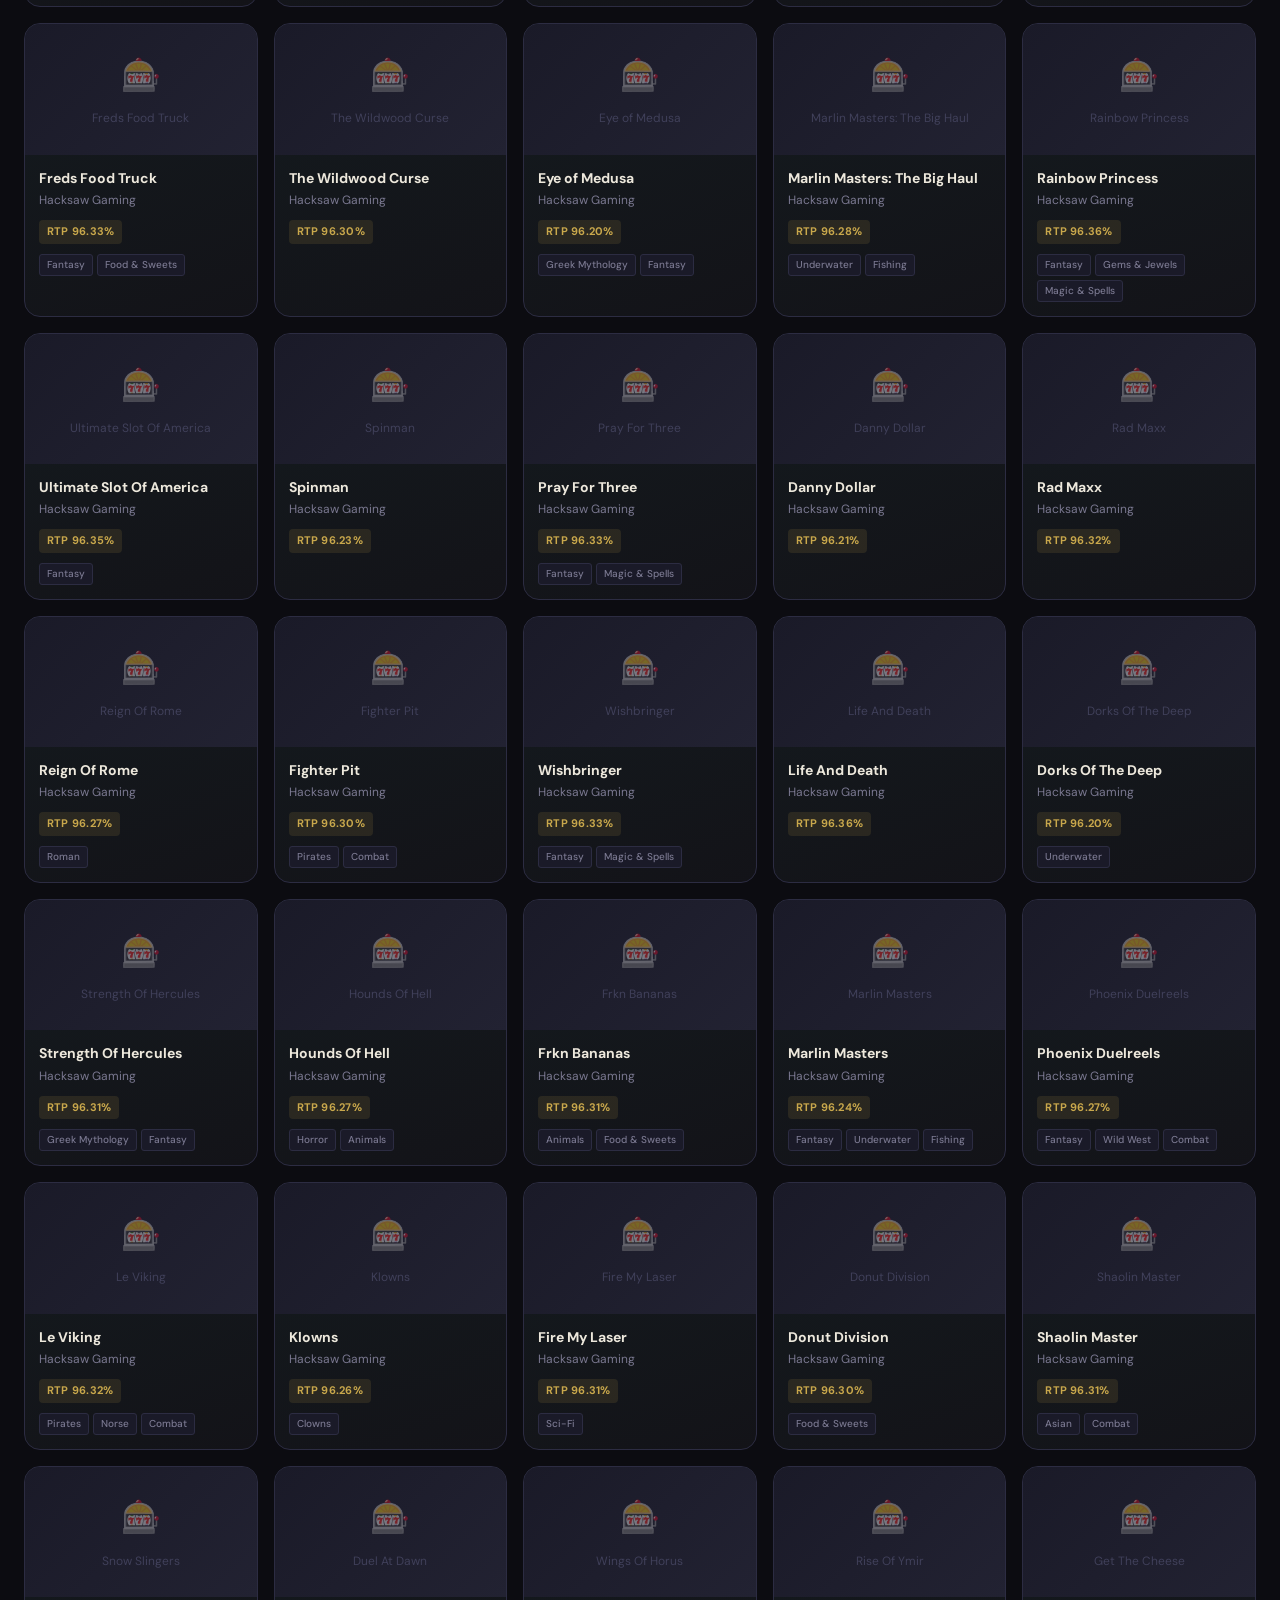
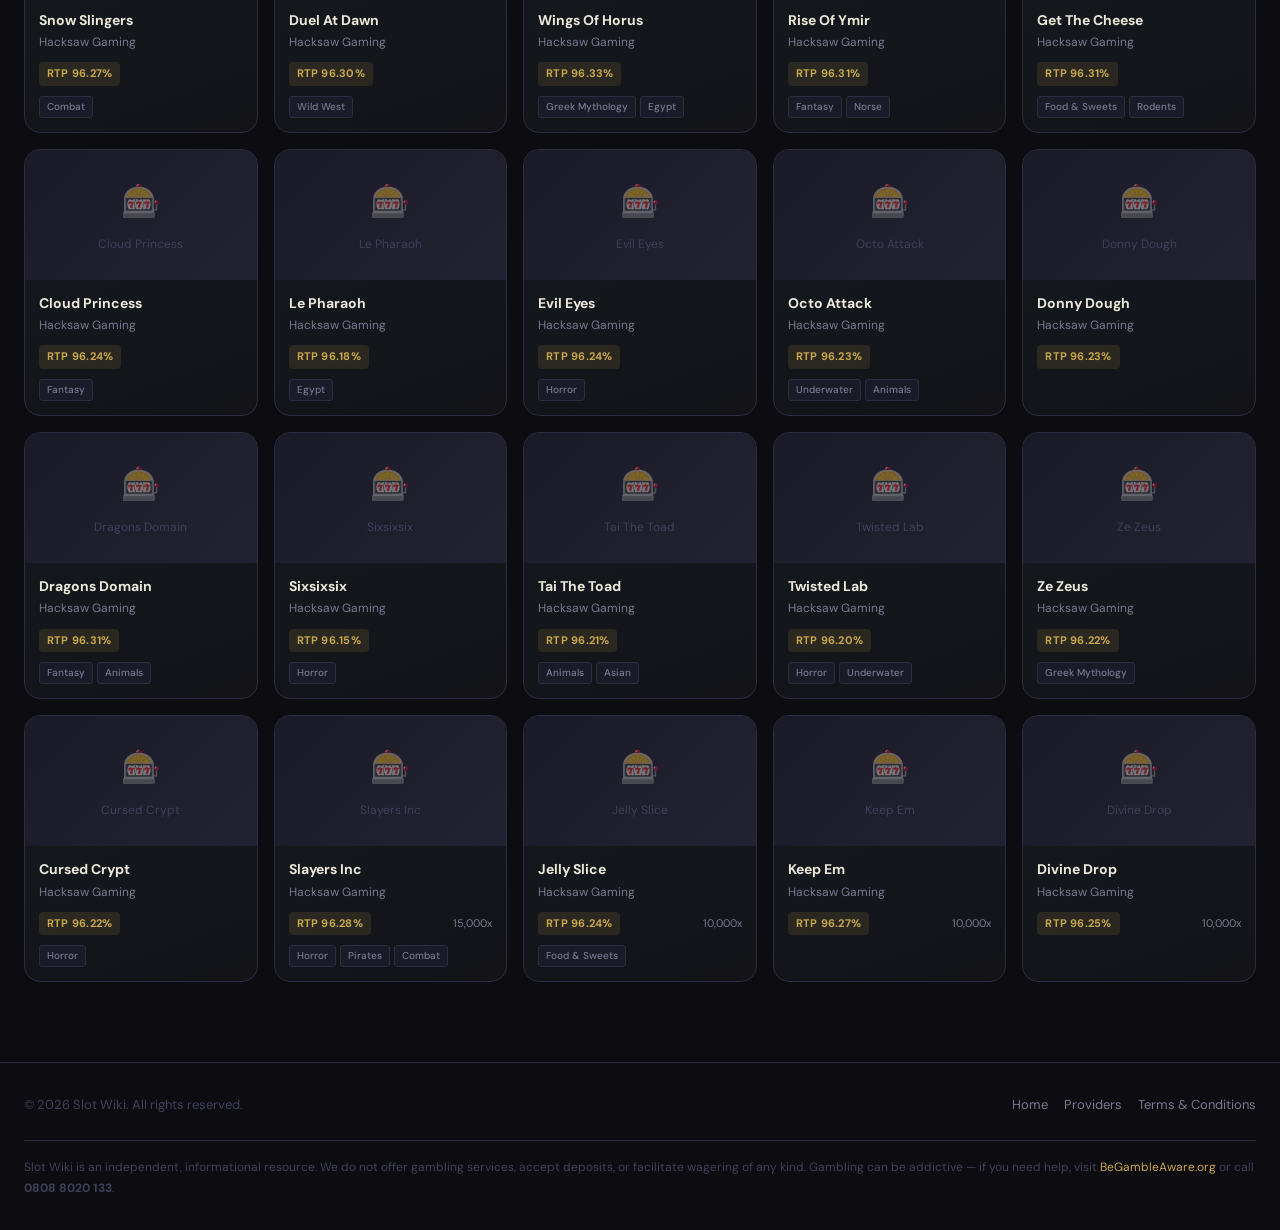
==== commit 5053c696: "Full visual identity redesign — gold/charcoal/emerald palette Color system: - Replace red accent wit" ====
--- a/hacksaw.html
+++ b/hacksaw.html
@@ -7,7 +7,7 @@
   <meta name="description" content="Browse all Hacksaw Gaming slots on Slot Wiki. RTP values, volatility, features, and more.">
   <link rel="preconnect" href="https://fonts.googleapis.com">
   <link rel="preconnect" href="https://fonts.gstatic.com" crossorigin>
-  <link href="https://fonts.googleapis.com/css2?family=Inter:wght@400;500;600;700;800;900&display=swap" rel="stylesheet">
+  <link href="https://fonts.googleapis.com/css2?family=Playfair+Display:ital,wght@0,700;0,900;1,400&family=DM+Sans:wght@400;500;600;700&display=swap" rel="stylesheet">
   <link rel="stylesheet" href="css/styles.css">
 </head>
 <body>
--- a/css/styles.css
+++ b/css/styles.css
@@ -1,21 +1,25 @@
+@import url('https://fonts.googleapis.com/css2?family=Playfair+Display:ital,wght@0,700;0,900;1,400&family=DM+Sans:wght@400;500;600;700&display=swap');
+
 /* ===== SlotWiki Design System ===== */
 :root {
-  --bg:          #080808;
-  --surface:     #100d0d;
-  --surface-2:   #1a1010;
-  --surface-3:   #221515;
-  --border:      #2e1a1a;
-  --accent:      #cc1a1a;
-  --accent-glow: rgba(204, 26, 26, 0.28);
-  --gold:        #f5c342;
-  --gold-dim:    rgba(245, 195, 66, 0.12);
-  --text:        #f5f0f0;
-  --text-muted:  #998888;
-  --text-dim:    #554444;
-  --radius:      10px;
-  --radius-lg:   16px;
-  --shadow:      0 4px 24px rgba(0, 0, 0, 0.8);
-  --transition:  0.2s ease;
+  --bg:           #0C0C11;
+  --surface:      #13131E;
+  --surface-2:    #1A1A28;
+  --surface-3:    #222232;
+  --border:       #2C2C42;
+  --accent:       #C9A84C;
+  --accent-glow:  rgba(201, 168, 76, 0.28);
+  --emerald:      #0EAD72;
+  --emerald-dim:  rgba(14, 173, 114, 0.10);
+  --gold:         #C9A84C;
+  --gold-dim:     rgba(201, 168, 76, 0.12);
+  --text:         #EDE8DC;
+  --text-muted:   #7A7890;
+  --text-dim:     #40405A;
+  --radius:       10px;
+  --radius-lg:    16px;
+  --shadow:       0 4px 24px rgba(0, 0, 0, 0.8);
+  --transition:   0.2s ease;
 }
 
 *, *::before, *::after { box-sizing: border-box; margin: 0; padding: 0; }
@@ -25,10 +29,28 @@
 body {
   background: var(--bg);
   color: var(--text);
-  font-family: 'Inter', system-ui, -apple-system, sans-serif;
+  font-family: 'DM Sans', 'Inter', system-ui, -apple-system, sans-serif;
   font-size: 15px;
   line-height: 1.6;
   min-height: 100vh;
+  position: relative;
+}
+
+/* Felt / noise texture overlay */
+body::after {
+  content: '';
+  position: fixed;
+  inset: 0;
+  pointer-events: none;
+  z-index: 9998;
+  opacity: 0.04;
+  background-image: url("data:image/svg+xml,%3Csvg xmlns='http://www.w3.org/2000/svg' width='250' height='250'%3E%3Cfilter id='n'%3E%3CfeTurbulence type='fractalNoise' baseFrequency='0.75' numOctaves='4' stitchTiles='stitch'/%3E%3C/filter%3E%3Crect width='250' height='250' filter='url(%23n)' opacity='1'/%3E%3C/svg%3E");
+  background-repeat: repeat;
+  background-size: 250px 250px;
+}
+
+h1, h2, h3 {
+  font-family: 'Playfair Display', Georgia, serif;
 }
 
 a { color: var(--accent); text-decoration: none; }
@@ -76,12 +98,13 @@
 .logo-icon {
   width: 32px;
   height: 32px;
-  background: var(--accent);
+  background: linear-gradient(135deg, var(--accent), #a07828);
   border-radius: 8px;
   display: flex;
   align-items: center;
   justify-content: center;
   font-size: 18px;
+  box-shadow: 0 2px 10px rgba(201, 168, 76, 0.35);
 }
 
 .logo span { color: var(--accent); }
@@ -110,25 +133,25 @@
 
 /* ===== Hero / Search Section ===== */
 .hero {
-  background: linear-gradient(180deg, rgba(204,26,26,0.14) 0%, rgba(204,26,26,0.04) 60%, transparent 100%);
-  border-bottom: 1px solid var(--border);
-  padding: 64px 24px 48px;
+  background: linear-gradient(180deg, rgba(201,168,76,0.10) 0%, rgba(14,173,114,0.04) 60%, transparent 100%);
+  border-bottom: 1px solid rgba(201,168,76,0.18);
+  padding: 72px 24px 56px;
   text-align: center;
 }
 
 .hero h1 {
-  font-size: clamp(42px, 8vw, 86px);
+  font-size: clamp(44px, 8vw, 92px);
   font-weight: 900;
-  letter-spacing: -3px;
-  line-height: 1.0;
-  margin-bottom: 16px;
-  text-shadow: 0 2px 40px rgba(204, 26, 26, 0.4), 0 0 80px rgba(204, 26, 26, 0.15);
+  letter-spacing: -2px;
+  line-height: 1.05;
+  margin-bottom: 18px;
+  text-shadow: 0 2px 40px rgba(201, 168, 76, 0.3), 0 0 80px rgba(201, 168, 76, 0.10);
 }
 
 .hero h1 em {
-  font-style: normal;
+  font-style: italic;
   color: var(--accent);
-  text-shadow: 0 0 60px rgba(204, 26, 26, 0.7);
+  text-shadow: 0 0 60px rgba(201, 168, 76, 0.6);
 }
 
 .hero p {
@@ -160,7 +183,8 @@
 
 .search-input:focus {
   border-color: var(--accent);
-  box-shadow: 0 0 0 4px var(--accent-glow);
+  box-shadow: 0 0 0 4px var(--accent-glow), 0 4px 24px rgba(201,168,76,0.12);
+  background: var(--surface-2);
 }
 
 .search-icon {
@@ -235,9 +259,17 @@
 }
 
 .section-title {
-  font-size: 20px;
+  font-family: 'Playfair Display', Georgia, serif;
+  font-size: 24px;
   font-weight: 700;
   letter-spacing: -0.3px;
+}
+
+/* Gold divider between major sections */
+.page-content > div + div {
+  border-top: 1px solid rgba(201, 168, 76, 0.12);
+  padding-top: 48px;
+  margin-top: 0;
 }
 
 .section-count {
@@ -258,7 +290,7 @@
 
 /* ===== Slot Card ===== */
 .slot-card {
-  background: var(--surface);
+  background: linear-gradient(160deg, #141B1F 0%, #131318 100%);
   border: 1px solid var(--border);
   border-radius: var(--radius-lg);
   overflow: hidden;
@@ -268,9 +300,9 @@
 }
 
 .slot-card:hover {
-  transform: translateY(-4px);
+  transform: translateY(-5px);
   border-color: var(--accent);
-  box-shadow: 0 8px 32px rgba(255, 61, 107, 0.2);
+  box-shadow: 0 0 0 1px var(--accent), 0 12px 40px rgba(201,168,76,0.18), 0 4px 16px rgba(0,0,0,0.6);
 }
 
 .card-thumb {
@@ -288,7 +320,19 @@
   transition: transform 0.4s ease;
 }
 
-.slot-card:hover .card-thumb img { transform: scale(1.05); }
+@keyframes reel-spin {
+  0%   { transform: scale(1.05) translateY(0);      filter: blur(0px);    }
+  18%  { transform: scale(1.05) translateY(-10%);   filter: blur(1.8px);  }
+  36%  { transform: scale(1.05) translateY(9%);     filter: blur(1.5px);  }
+  54%  { transform: scale(1.05) translateY(-5%);    filter: blur(0.6px);  }
+  72%  { transform: scale(1.05) translateY(2.5%);   filter: blur(0.2px);  }
+  88%  { transform: scale(1.05) translateY(-0.5%);  filter: blur(0px);    }
+  100% { transform: scale(1.05) translateY(0);      filter: blur(0px);    }
+}
+
+.slot-card:hover .card-thumb img {
+  animation: reel-spin 0.52s cubic-bezier(0.25, 0.46, 0.45, 0.94) forwards;
+}
 
 .card-thumb-placeholder {
   width: 100%;
@@ -463,7 +507,7 @@
   z-index: 10;
 }
 
-.modal-close:hover { background: rgba(255,61,107,0.8); }
+.modal-close:hover { background: rgba(201,168,76,0.85); color: #1a0f00; }
 
 .modal-body { padding: 28px; }
 
@@ -477,12 +521,98 @@
 }
 
 .modal-title {
-  font-size: 26px;
+  font-family: 'Playfair Display', Georgia, serif;
+  font-size: 30px;
   font-weight: 900;
-  letter-spacing: -0.5px;
-  margin-bottom: 16px;
-  line-height: 1.2;
-}
+  letter-spacing: -0.3px;
+  margin-bottom: 20px;
+  line-height: 1.15;
+}
+
+/* ── Modal Stat Bar ──────────────────────────────────────────────────────── */
+.modal-stat-bar {
+  display: flex;
+  align-items: stretch;
+  background: var(--surface-2);
+  border: 1px solid var(--border);
+  border-radius: 12px;
+  overflow: hidden;
+  margin-bottom: 24px;
+}
+
+.modal-stat {
+  flex: 1;
+  padding: 14px 18px;
+  display: flex;
+  flex-direction: column;
+  gap: 6px;
+  min-width: 0;
+}
+
+.modal-stat + .modal-stat {
+  border-left: 1px solid var(--border);
+}
+
+.modal-stat-value {
+  font-family: 'Playfair Display', Georgia, serif;
+  font-size: 22px;
+  font-weight: 700;
+  color: var(--gold);
+  line-height: 1;
+  white-space: nowrap;
+}
+
+.modal-stat-value.na {
+  color: var(--text-muted);
+  font-size: 16px;
+  font-family: 'DM Sans', sans-serif;
+}
+
+.modal-stat-label {
+  font-size: 10px;
+  font-weight: 600;
+  text-transform: uppercase;
+  letter-spacing: 0.1em;
+  color: var(--text-dim);
+}
+
+/* RTP gauge */
+.rtp-gauge {
+  height: 4px;
+  background: var(--border);
+  border-radius: 2px;
+  overflow: hidden;
+  margin-top: 2px;
+}
+
+.rtp-gauge-fill {
+  height: 100%;
+  background: linear-gradient(90deg, var(--emerald), var(--gold));
+  border-radius: 2px;
+  transition: width 0.6s ease;
+}
+
+/* Volatility bars */
+.vol-bars {
+  display: flex;
+  align-items: flex-end;
+  gap: 3px;
+  height: 18px;
+  margin-top: 2px;
+}
+
+.vol-bar {
+  width: 7px;
+  border-radius: 2px 2px 0 0;
+  background: var(--border);
+  transition: background 0.2s ease;
+}
+
+.vol-bar:nth-child(1) { height: 6px;  }
+.vol-bar:nth-child(2) { height: 9px;  }
+.vol-bar:nth-child(3) { height: 12px; }
+.vol-bar:nth-child(4) { height: 15px; }
+.vol-bar:nth-child(5) { height: 18px; }
 
 .modal-stats {
   display: flex;
@@ -602,16 +732,22 @@
   display: inline-flex;
   align-items: center;
   gap: 6px;
-  background: var(--accent);
-  color: #fff;
+  background: linear-gradient(135deg, var(--accent) 0%, #a07828 100%);
+  color: #1a0f00;
   font-size: 14px;
-  font-weight: 600;
+  font-weight: 700;
   padding: 10px 20px;
   border-radius: 8px;
   transition: var(--transition);
-}
-
-.btn-provider:hover { opacity: 0.9; color: #fff; transform: translateY(-1px); }
+  box-shadow: 0 2px 12px rgba(201,168,76,0.3);
+}
+
+.btn-provider:hover {
+  opacity: 0.9;
+  color: #1a0f00;
+  transform: translateY(-1px);
+  box-shadow: 0 4px 20px rgba(201,168,76,0.45);
+}
 
 .btn-demo-play {
   display: inline-flex;
@@ -649,8 +785,8 @@
 .provider-picker-hero {
   text-align: center;
   padding: 60px 24px 40px;
-  border-bottom: 1px solid var(--border);
-  background: linear-gradient(180deg, rgba(204,26,26,0.10) 0%, transparent 80%);
+  border-bottom: 1px solid rgba(201,168,76,0.15);
+  background: linear-gradient(180deg, rgba(201,168,76,0.08) 0%, rgba(14,173,114,0.03) 60%, transparent 100%);
 }
 
 .provider-picker-hero h1 {
@@ -714,6 +850,15 @@
   filter: blur(48px);
 }
 
+/* Push Gaming — orange/red smoke */
+.pick-pushgaming::before {
+  background: radial-gradient(ellipse at 50% 60%,
+    rgba(255, 100, 30, 0.60) 0%,
+    rgba(220,  55,  0, 0.30) 35%,
+    transparent 70%);
+  filter: blur(48px);
+}
+
 /* Pragmatic — gold/amber smoke */
 .pick-pragmatic::before {
   background: radial-gradient(ellipse at 50% 60%,
@@ -750,6 +895,11 @@
   box-shadow: 0 16px 60px rgba(245, 195, 66, 0.20), 0 4px 20px rgba(0,0,0,0.6);
 }
 
+.pick-pushgaming:hover {
+  border-color: rgba(255, 100, 30, 0.6);
+  box-shadow: 0 16px 60px rgba(255, 100, 30, 0.25), 0 4px 20px rgba(0,0,0,0.6);
+}
+
 .pick-content {
   position: relative;
   z-index: 1;
@@ -825,6 +975,7 @@
 
 .pick-hacksaw .pick-cta { border-color: rgba(56,130,255,0.35); color: rgba(120,170,255,0.9); }
 .pick-pragmatic .pick-cta { border-color: rgba(245,195,66,0.35); color: rgba(245,195,66,0.9); }
+.pick-pushgaming .pick-cta { border-color: rgba(255,100,30,0.35); color: rgba(255,130,60,0.9); }
 
 /* Provider games section */
 .provider-games-section {
@@ -880,6 +1031,11 @@
 
 .pragmatic-hero {
   background: linear-gradient(160deg, rgba(245,195,66,0.12) 0%, rgba(245,195,66,0.04) 40%, transparent 70%);
+}
+
+/* Push Gaming — orange/red */
+.pushgaming-hero {
+  background: linear-gradient(160deg, rgba(255,100,30,0.12) 0%, rgba(255,60,10,0.04) 40%, transparent 70%);
 }
 
 .provider-page-hero-inner {
@@ -965,6 +1121,28 @@
 }
 
 .btn-visit:hover { border-color: var(--accent); color: var(--accent); }
+
+/* ===== Explore More Button ===== */
+.explore-more-btn {
+  display: inline-flex;
+  align-items: center;
+  gap: 8px;
+  background: transparent;
+  border: 1px solid var(--border);
+  color: var(--text-muted);
+  font-size: 15px;
+  font-weight: 600;
+  padding: 12px 32px;
+  border-radius: 10px;
+  cursor: pointer;
+  transition: border-color 0.2s ease, color 0.2s ease, box-shadow 0.2s ease;
+  letter-spacing: 0.3px;
+}
+.explore-more-btn:hover {
+  border-color: var(--accent);
+  color: var(--accent);
+  box-shadow: 0 0 16px var(--accent-glow);
+}
 
 /* ===== More Providers ===== */
 .providers-grid {
@@ -1152,3 +1330,295 @@
   animation: shimmer 1.4s infinite;
   border-radius: 4px;
 }
+
+/* ===== Search Dropdown ===== */
+.search-wrap { position: relative; }
+
+.search-dropdown {
+  display: none;
+  position: absolute;
+  top: calc(100% + 8px);
+  left: 0;
+  right: 0;
+  background: var(--surface-2);
+  border: 1px solid rgba(201,168,76,0.25);
+  border-radius: 16px;
+  overflow: hidden;
+  z-index: 300;
+  box-shadow: 0 16px 48px rgba(0,0,0,0.7), 0 0 0 1px rgba(201,168,76,0.1);
+}
+
+.search-dropdown.visible { display: block; }
+
+.search-drop-item {
+  display: flex;
+  align-items: center;
+  gap: 14px;
+  padding: 12px 18px;
+  cursor: pointer;
+  transition: background 0.15s ease;
+  border-bottom: 1px solid var(--border);
+}
+
+.search-drop-item:last-child { border-bottom: none; }
+
+.search-drop-item:hover {
+  background: rgba(201,168,76,0.08);
+}
+
+.search-drop-thumb {
+  width: 52px;
+  height: 36px;
+  border-radius: 6px;
+  overflow: hidden;
+  flex-shrink: 0;
+  background: var(--surface-3);
+}
+
+.search-drop-thumb img {
+  width: 100%;
+  height: 100%;
+  object-fit: cover;
+}
+
+.search-drop-placeholder {
+  width: 100%;
+  height: 100%;
+  display: flex;
+  align-items: center;
+  justify-content: center;
+  font-size: 18px;
+  opacity: 0.3;
+}
+
+.search-drop-name {
+  font-size: 14px;
+  font-weight: 600;
+  color: var(--text);
+  line-height: 1.2;
+}
+
+.search-drop-meta {
+  font-size: 12px;
+  color: var(--text-muted);
+  margin-top: 2px;
+}
+
+.search-drop-rtp {
+  color: var(--gold);
+  font-weight: 600;
+}
+
+.search-drop-more {
+  padding: 10px 18px;
+  font-size: 12px;
+  color: var(--text-dim);
+  text-align: center;
+  font-style: italic;
+}
+
+/* ===== Card Compare Button ===== */
+.card-compare-btn {
+  position: absolute;
+  top: 8px;
+  right: 8px;
+  z-index: 3;
+  width: 28px;
+  height: 28px;
+  border-radius: 50%;
+  border: 1px solid rgba(201,168,76,0.4);
+  background: rgba(12, 12, 17, 0.8);
+  color: var(--gold);
+  font-size: 18px;
+  line-height: 1;
+  cursor: pointer;
+  display: flex;
+  align-items: center;
+  justify-content: center;
+  opacity: 0;
+  transition: opacity 0.2s ease, background 0.2s ease, transform 0.15s ease;
+  font-weight: 300;
+}
+
+.slot-card:hover .card-compare-btn { opacity: 1; }
+.slot-card.in-compare .card-compare-btn {
+  opacity: 1;
+  background: var(--gold);
+  color: #1a0f00;
+  font-size: 14px;
+  border-color: var(--gold);
+  font-weight: 700;
+}
+.card-compare-btn:hover { transform: scale(1.15); }
+
+/* ===== Compare Bar ===== */
+.compare-bar {
+  position: fixed;
+  bottom: 0;
+  left: 0;
+  right: 0;
+  z-index: 500;
+  background: var(--surface-2);
+  border-top: 2px solid var(--accent);
+  box-shadow: 0 -8px 40px rgba(0,0,0,0.7), 0 -2px 0 rgba(201,168,76,0.2);
+  transform: translateY(100%);
+  transition: transform 0.35s cubic-bezier(0.34, 1.56, 0.64, 1);
+  padding: 0 24px;
+}
+
+.compare-bar.visible {
+  transform: translateY(0);
+}
+
+.compare-bar-inner {
+  max-width: 1280px;
+  margin: 0 auto;
+  height: 88px;
+  display: flex;
+  align-items: center;
+  gap: 20px;
+}
+
+.compare-bar-label {
+  font-family: 'Playfair Display', Georgia, serif;
+  font-size: 14px;
+  font-weight: 700;
+  color: var(--gold);
+  text-transform: uppercase;
+  letter-spacing: 0.1em;
+  flex-shrink: 0;
+  width: 80px;
+}
+
+.compare-bar-slots {
+  display: flex;
+  gap: 14px;
+  flex: 1;
+  align-items: center;
+}
+
+.compare-bar-slot {
+  display: flex;
+  align-items: center;
+  gap: 10px;
+  background: var(--surface-3);
+  border: 1px solid var(--border);
+  border-radius: 10px;
+  padding: 8px 12px 8px 8px;
+  flex: 1;
+  max-width: 300px;
+  min-width: 0;
+  position: relative;
+}
+
+.compare-bar-slot-thumb {
+  width: 48px;
+  height: 34px;
+  border-radius: 6px;
+  overflow: hidden;
+  flex-shrink: 0;
+  background: var(--surface-2);
+}
+
+.compare-bar-slot-thumb img {
+  width: 100%;
+  height: 100%;
+  object-fit: cover;
+}
+
+.compare-bar-slot-info {
+  flex: 1;
+  min-width: 0;
+}
+
+.compare-bar-slot-name {
+  font-size: 13px;
+  font-weight: 700;
+  color: var(--text);
+  white-space: nowrap;
+  overflow: hidden;
+  text-overflow: ellipsis;
+}
+
+.compare-bar-slot-stats {
+  font-size: 11px;
+  color: var(--text-muted);
+  margin-top: 2px;
+  white-space: nowrap;
+  overflow: hidden;
+  text-overflow: ellipsis;
+}
+
+.compare-bar-slot-stats .stat-gold { color: var(--gold); font-weight: 600; }
+
+.compare-bar-remove {
+  width: 20px;
+  height: 20px;
+  border-radius: 50%;
+  border: 1px solid var(--border);
+  background: transparent;
+  color: var(--text-muted);
+  font-size: 13px;
+  cursor: pointer;
+  display: flex;
+  align-items: center;
+  justify-content: center;
+  flex-shrink: 0;
+  transition: background 0.15s ease, color 0.15s ease;
+  padding: 0;
+  line-height: 1;
+}
+
+.compare-bar-remove:hover { background: rgba(201,168,76,0.2); color: var(--gold); }
+
+.compare-bar-empty-slot {
+  flex: 1;
+  max-width: 300px;
+  height: 50px;
+  border: 1px dashed var(--border);
+  border-radius: 10px;
+  display: flex;
+  align-items: center;
+  justify-content: center;
+  font-size: 12px;
+  color: var(--text-dim);
+}
+
+.compare-bar-actions {
+  display: flex;
+  gap: 10px;
+  flex-shrink: 0;
+}
+
+.compare-clear-btn {
+  background: transparent;
+  border: 1px solid var(--border);
+  color: var(--text-muted);
+  font-size: 13px;
+  font-weight: 600;
+  padding: 8px 16px;
+  border-radius: 8px;
+  cursor: pointer;
+  transition: var(--transition);
+  white-space: nowrap;
+}
+
+.compare-clear-btn:hover {
+  border-color: var(--accent);
+  color: var(--accent);
+}
+
+/* Spacer so content doesn't hide behind compare bar */
+body.comparing { padding-bottom: 88px; }
+
+/* ===== Mobile: compare bar ===== */
+@media (max-width: 768px) {
+  .compare-bar-inner { height: auto; flex-wrap: wrap; padding: 12px 0; gap: 10px; }
+  .compare-bar-label { width: auto; }
+  .compare-bar-slots { flex-wrap: wrap; }
+  .compare-bar-slot { max-width: 100%; }
+  .compare-bar-empty-slot { display: none; }
+  .modal-stat-bar { flex-wrap: wrap; }
+  .modal-stat { min-width: 45%; }
+  .modal-stat + .modal-stat { border-left: none; border-top: 1px solid var(--border); }
+}
